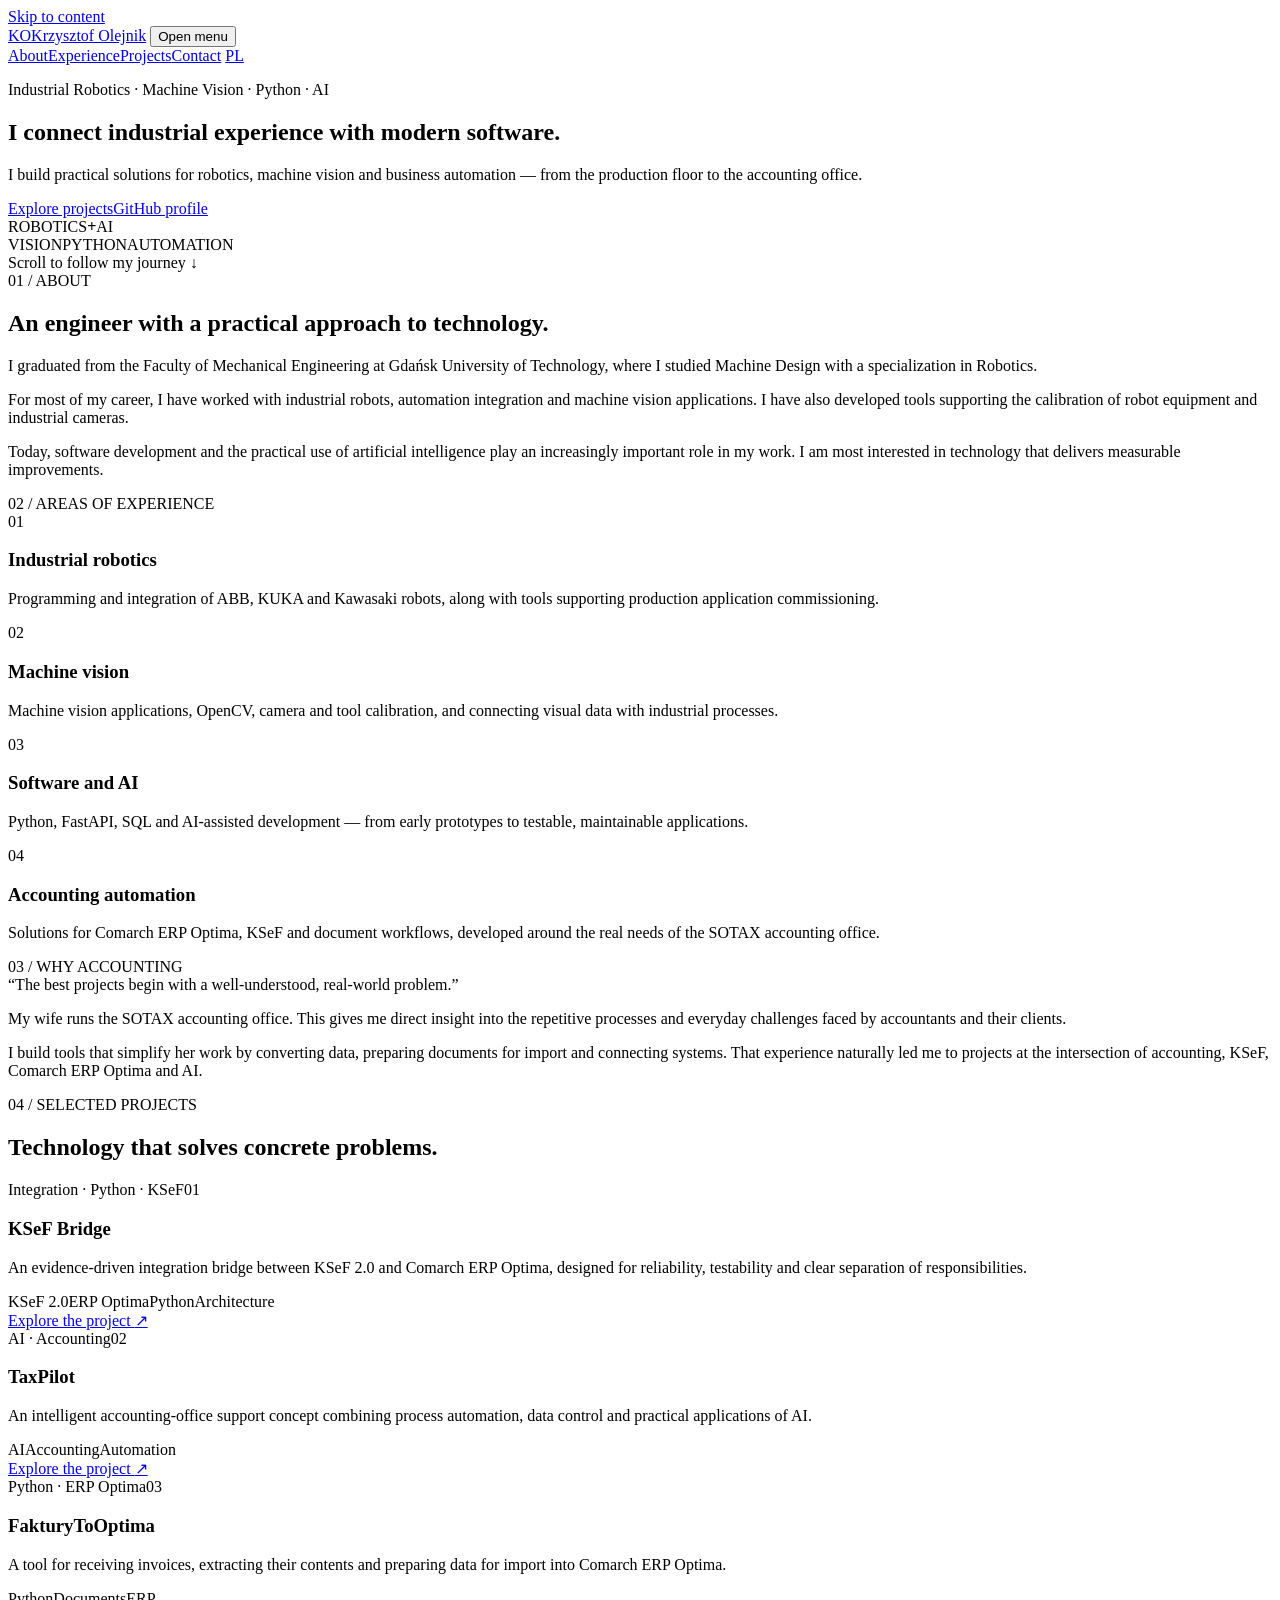
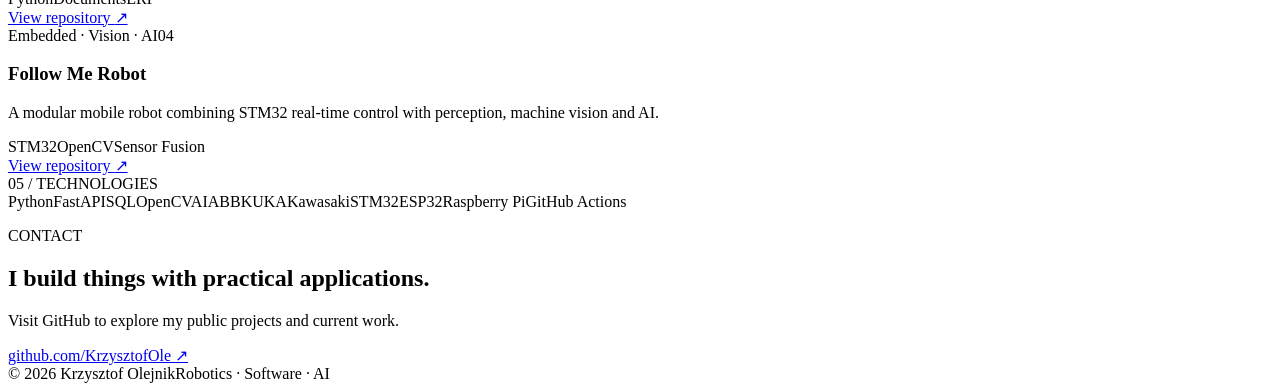
==== en/index.html @ e451ab8a "feat: add English homepage" ====
<!doctype html>
<html lang="en">
<head>
  <meta charset="utf-8">
  <meta name="viewport" content="width=device-width, initial-scale=1">
  <title>Krzysztof Olejnik — robotics, machine vision and AI</title>
  <meta name="description" content="Industrial robotics and machine vision engineer building practical Python, AI and accounting automation tools.">
  <meta name="theme-color" content="#0b1620">
  <meta property="og:title" content="Krzysztof Olejnik — intelligent automation">
  <meta property="og:description" content="Industrial experience. Practical software. Intelligent automation.">
  <meta property="og:type" content="website">
  <meta property="og:url" content="https://krzysztofole.github.io/en/">
  <link rel="canonical" href="https://krzysztofole.github.io/en/">
  <link rel="alternate" hreflang="pl" href="https://krzysztofole.github.io/">
  <link rel="alternate" hreflang="en" href="https://krzysztofole.github.io/en/">
  <link rel="icon" href="/favicon.svg" type="image/svg+xml">
  <link rel="stylesheet" href="/styles.css">
  <script src="/script.js" defer></script>
</head>
<body>
  <a class="skip-link" href="#main">Skip to content</a>
  <header class="site-header">
    <a class="brand" href="/en/" aria-label="Krzysztof Olejnik home page"><span class="brand-mark">KO</span><span>Krzysztof Olejnik</span></a>
    <button class="nav-toggle" type="button" aria-expanded="false" aria-controls="site-nav"><span></span><span></span><span></span><span class="sr-only">Open menu</span></button>
    <nav id="site-nav" class="site-nav" aria-label="Main navigation">
      <a href="#about">About</a><a href="#experience">Experience</a><a href="#projects">Projects</a><a href="#contact">Contact</a>
      <a class="lang-link" href="/" lang="pl" hreflang="pl">PL</a>
    </nav>
  </header>

  <main id="main">
    <section class="hero" aria-labelledby="hero-title">
      <div class="hero-grid">
        <div class="hero-copy reveal"><p class="eyebrow">Industrial Robotics · Machine Vision · Python · AI</p><h1 id="hero-title">I connect industrial experience with modern software.</h1><p class="hero-lead">I build practical solutions for robotics, machine vision and business automation — from the production floor to the accounting office.</p><div class="hero-actions"><a class="button primary" href="#projects">Explore projects</a><a class="button secondary" href="https://github.com/KrzysztofOle">GitHub profile</a></div></div>
        <div class="hero-visual reveal" aria-hidden="true"><div class="orbit orbit-one"></div><div class="orbit orbit-two"></div><div class="core"><span>ROBOTICS</span><strong>+</strong><span>AI</span></div><span class="signal signal-a">VISION</span><span class="signal signal-b">PYTHON</span><span class="signal signal-c">AUTOMATION</span></div>
      </div>
      <div class="scroll-cue">Scroll to follow my journey <span>↓</span></div>
    </section>

    <section id="about" class="section intro">
      <div class="section-label">01 / ABOUT</div>
      <div class="intro-grid"><h2 class="reveal">An engineer with a practical approach to technology.</h2><div class="prose reveal"><p>I graduated from the Faculty of Mechanical Engineering at Gdańsk University of Technology, where I studied Machine Design with a specialization in Robotics.</p><p>For most of my career, I have worked with industrial robots, automation integration and machine vision applications. I have also developed tools supporting the calibration of robot equipment and industrial cameras.</p><p>Today, software development and the practical use of artificial intelligence play an increasingly important role in my work. I am most interested in technology that delivers measurable improvements.</p></div></div>
    </section>

    <section id="experience" class="section dark-section">
      <div class="section-label">02 / AREAS OF EXPERIENCE</div>
      <div class="capability-grid">
        <article class="capability reveal"><span class="cap-number">01</span><h3>Industrial robotics</h3><p>Programming and integration of ABB, KUKA and Kawasaki robots, along with tools supporting production application commissioning.</p></article>
        <article class="capability reveal"><span class="cap-number">02</span><h3>Machine vision</h3><p>Machine vision applications, OpenCV, camera and tool calibration, and connecting visual data with industrial processes.</p></article>
        <article class="capability reveal"><span class="cap-number">03</span><h3>Software and AI</h3><p>Python, FastAPI, SQL and AI-assisted development — from early prototypes to testable, maintainable applications.</p></article>
        <article class="capability reveal"><span class="cap-number">04</span><h3>Accounting automation</h3><p>Solutions for Comarch ERP Optima, KSeF and document workflows, developed around the real needs of the SOTAX accounting office.</p></article>
      </div>
    </section>

    <section class="section story">
      <div class="section-label">03 / WHY ACCOUNTING</div>
      <div class="story-card reveal"><div class="story-quote">“The best projects begin with a well-understood, real-world problem.”</div><div class="story-text"><p>My wife runs the SOTAX accounting office. This gives me direct insight into the repetitive processes and everyday challenges faced by accountants and their clients.</p><p>I build tools that simplify her work by converting data, preparing documents for import and connecting systems. That experience naturally led me to projects at the intersection of accounting, KSeF, Comarch ERP Optima and AI.</p></div></div>
    </section>

    <section id="projects" class="section projects">
      <div class="section-heading"><div class="section-label">04 / SELECTED PROJECTS</div><h2 class="reveal">Technology that solves concrete problems.</h2></div>
      <div class="project-list">
        <article class="project featured reveal"><div class="project-meta"><span>Integration · Python · KSeF</span><span>01</span></div><h3>KSeF Bridge</h3><p>An evidence-driven integration bridge between KSeF 2.0 and Comarch ERP Optima, designed for reliability, testability and clear separation of responsibilities.</p><div class="tags"><span>KSeF 2.0</span><span>ERP Optima</span><span>Python</span><span>Architecture</span></div><a href="https://krzysztofole.github.io/KSeF_2-site/">Explore the project <span>↗</span></a></article>
        <article class="project reveal"><div class="project-meta"><span>AI · Accounting</span><span>02</span></div><h3>TaxPilot</h3><p>An intelligent accounting-office support concept combining process automation, data control and practical applications of AI.</p><div class="tags"><span>AI</span><span>Accounting</span><span>Automation</span></div><a href="https://krzysztofole.github.io/TaxPilot-site/en/">Explore the project <span>↗</span></a></article>
        <article class="project reveal"><div class="project-meta"><span>Python · ERP Optima</span><span>03</span></div><h3>FakturyToOptima</h3><p>A tool for receiving invoices, extracting their contents and preparing data for import into Comarch ERP Optima.</p><div class="tags"><span>Python</span><span>Documents</span><span>ERP</span></div><a href="https://github.com/KrzysztofOle/FakturyToOptima">View repository <span>↗</span></a></article>
        <article class="project reveal"><div class="project-meta"><span>Embedded · Vision · AI</span><span>04</span></div><h3>Follow Me Robot</h3><p>A modular mobile robot combining STM32 real-time control with perception, machine vision and AI.</p><div class="tags"><span>STM32</span><span>OpenCV</span><span>Sensor Fusion</span></div><a href="https://github.com/KrzysztofOle/follow-me-robot">View repository <span>↗</span></a></article>
      </div>
    </section>

    <section class="section toolkit"><div class="section-label">05 / TECHNOLOGIES</div><div class="toolkit-row reveal"><span>Python</span><span>FastAPI</span><span>SQL</span><span>OpenCV</span><span>AI</span><span>ABB</span><span>KUKA</span><span>Kawasaki</span><span>STM32</span><span>ESP32</span><span>Raspberry Pi</span><span>GitHub Actions</span></div></section>
    <section id="contact" class="section contact"><div class="contact-inner reveal"><p class="eyebrow">CONTACT</p><h2>I build things with practical applications.</h2><p>Visit GitHub to explore my public projects and current work.</p><a class="button primary" href="https://github.com/KrzysztofOle">github.com/KrzysztofOle <span>↗</span></a></div></section>
  </main>
  <footer><span>© <span data-year>2026</span> Krzysztof Olejnik</span><span>Robotics · Software · AI</span></footer>
</body>
</html>
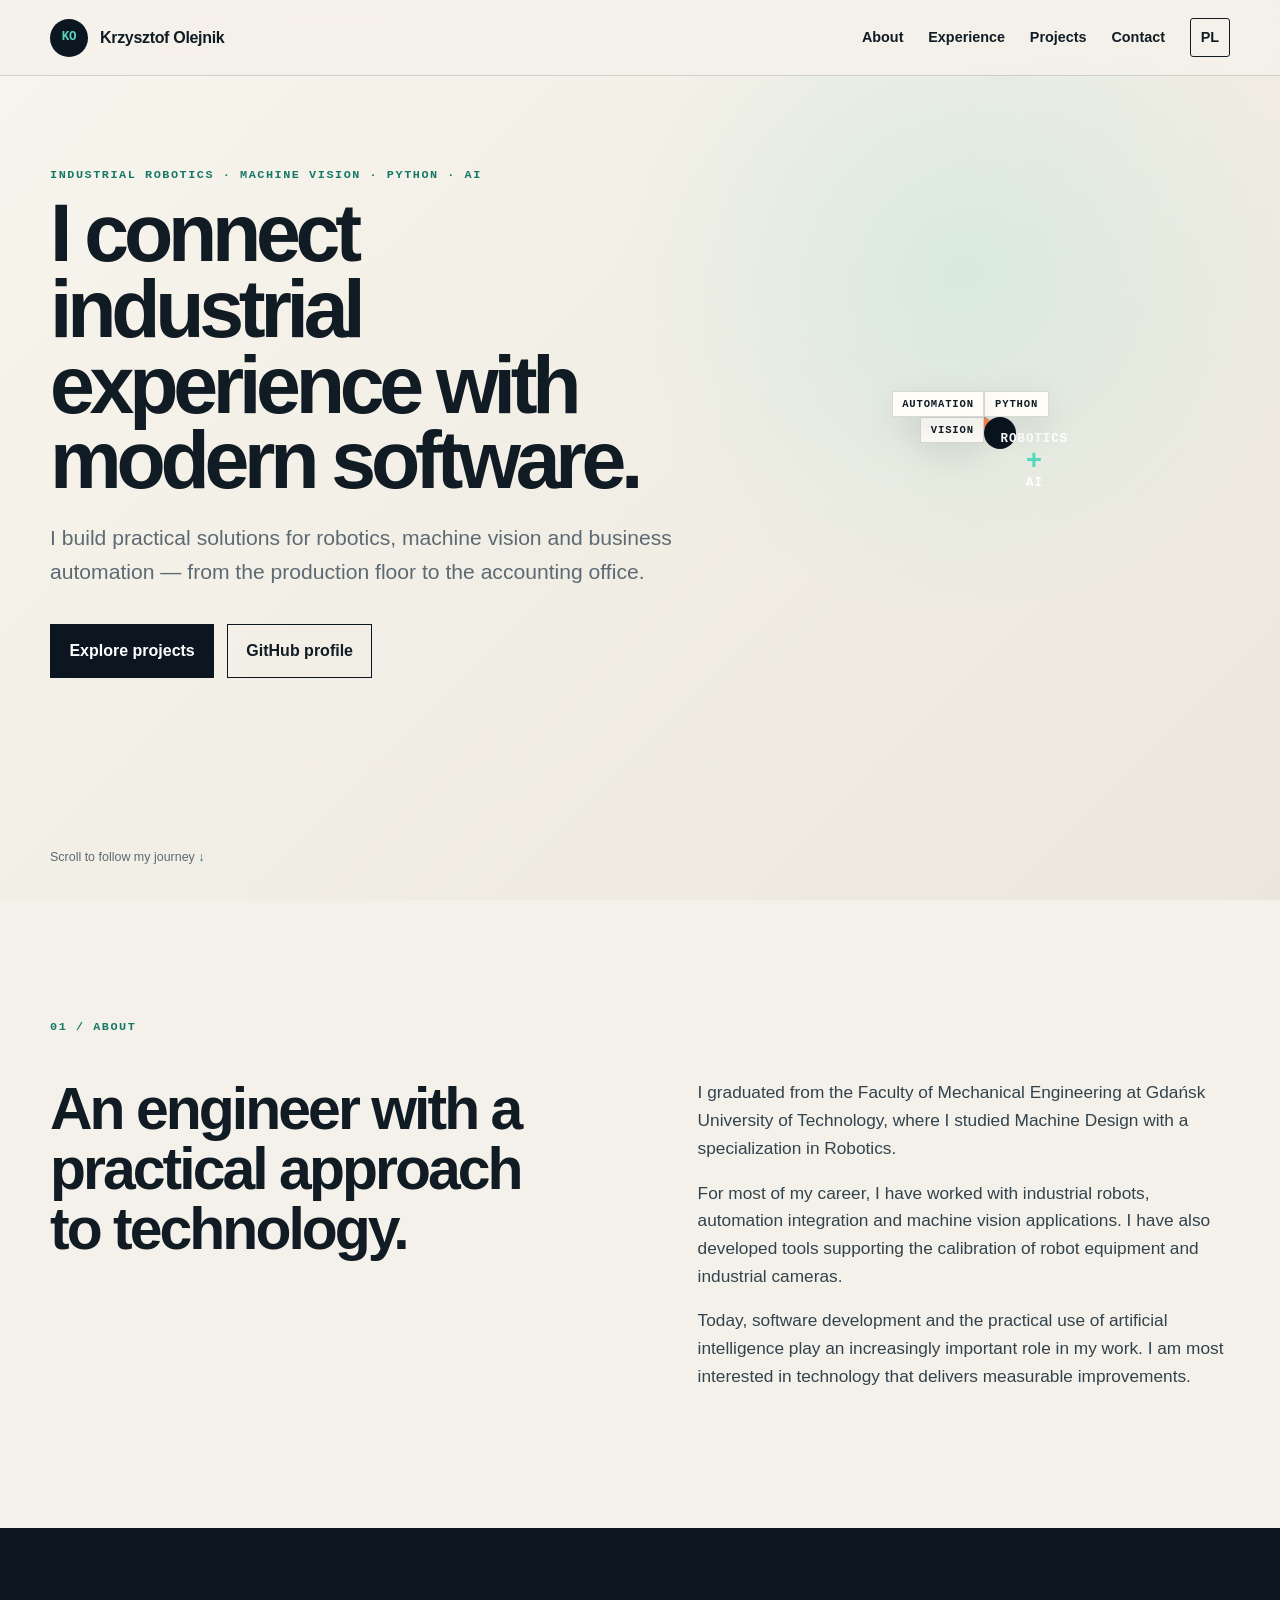
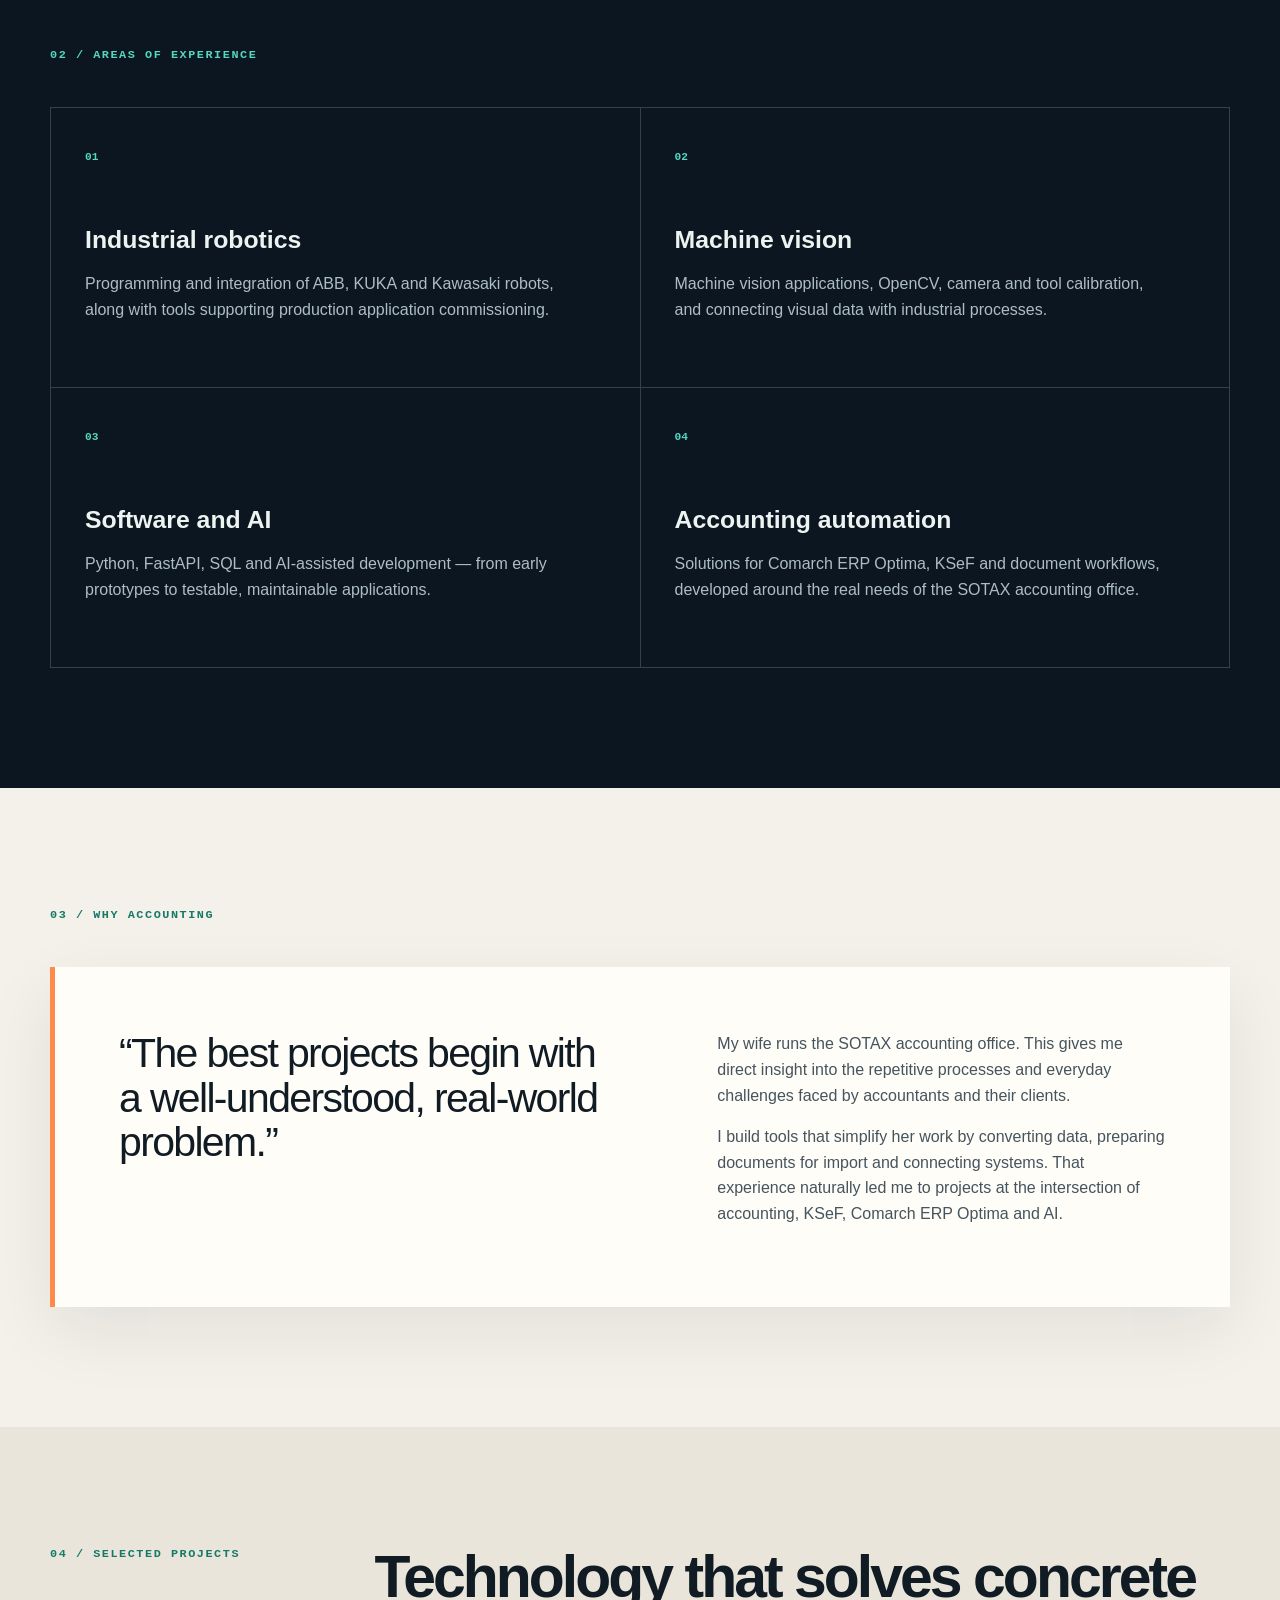
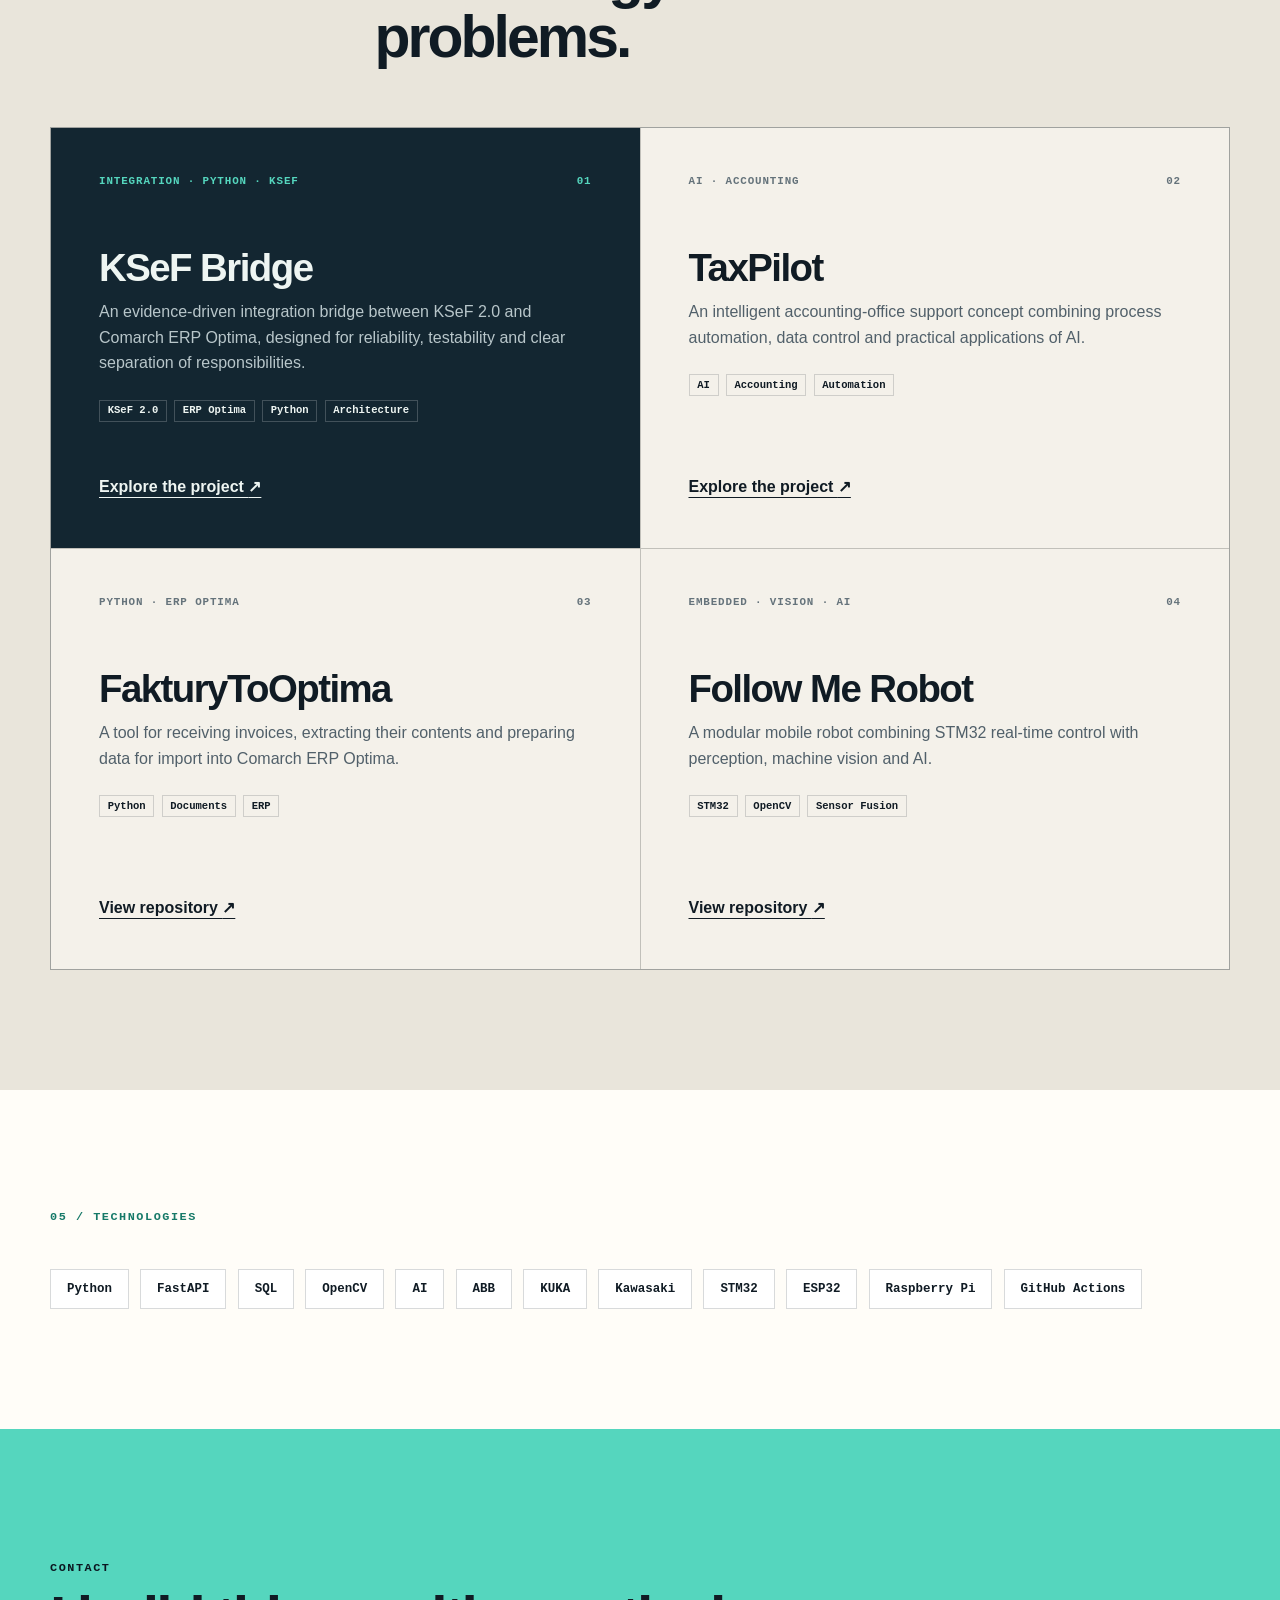
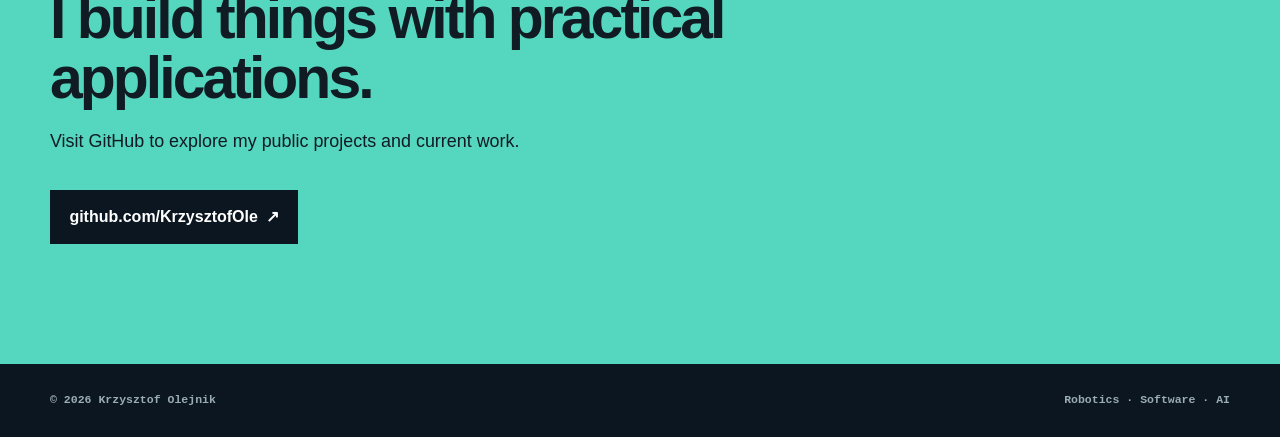
==== commit 82db1ae1: "feat: add English social sharing metadata" ====
--- a/en/index.html
+++ b/en/index.html
@@ -10,6 +10,12 @@
   <meta property="og:description" content="Industrial experience. Practical software. Intelligent automation.">
   <meta property="og:type" content="website">
   <meta property="og:url" content="https://krzysztofole.github.io/en/">
+  <meta property="og:image" content="https://krzysztofole.github.io/assets/social-preview.jpg">
+  <meta property="og:image:width" content="1200">
+  <meta property="og:image:height" content="630">
+  <meta property="og:image:alt" content="Industrial robot, machine vision camera and artificial intelligence visualization">
+  <meta name="twitter:card" content="summary_large_image">
+  <meta name="twitter:image" content="https://krzysztofole.github.io/assets/social-preview.jpg">
   <link rel="canonical" href="https://krzysztofole.github.io/en/">
   <link rel="alternate" hreflang="pl" href="https://krzysztofole.github.io/">
   <link rel="alternate" hreflang="en" href="https://krzysztofole.github.io/en/">
@@ -73,4 +79,3 @@
   <footer><span>© <span data-year>2026</span> Krzysztof Olejnik</span><span>Robotics · Software · AI</span></footer>
 </body>
 </html>
-
--- a/styles.css
+++ b/styles.css
@@ -0,0 +1,2 @@
+:root{--ink:#101b24;--muted:#5d6a73;--paper:#f4f1ea;--surface:#fffdf8;--night:#0b1620;--night-2:#132631;--cyan:#55d6be;--orange:#ff8a4c;--line:rgba(16,27,36,.16);--max:1180px;--header:76px}*{box-sizing:border-box}html{scroll-behavior:smooth}body{margin:0;background:var(--paper);color:var(--ink);font-family:Inter,ui-sans-serif,-apple-system,BlinkMacSystemFont,"Segoe UI",sans-serif;line-height:1.6}a{color:inherit}::selection{background:var(--cyan);color:var(--night)}.sr-only{position:absolute;width:1px;height:1px;padding:0;margin:-1px;overflow:hidden;clip:rect(0,0,0,0);white-space:nowrap;border:0}.skip-link{position:fixed;top:8px;left:8px;z-index:1000;padding:.65rem 1rem;background:#fff;transform:translateY(-150%)}.skip-link:focus{transform:none}.site-header{height:var(--header);position:fixed;inset:0 0 auto;z-index:100;display:flex;align-items:center;justify-content:space-between;padding:0 max(24px,calc((100vw - var(--max))/2));background:rgba(244,241,234,.9);border-bottom:1px solid var(--line);backdrop-filter:blur(14px)}.brand{display:flex;gap:.75rem;align-items:center;text-decoration:none;font-weight:720;letter-spacing:-.02em}.brand-mark{display:grid;place-items:center;width:38px;height:38px;background:var(--night);color:var(--cyan);font:700 .78rem/1 ui-monospace,SFMono-Regular,Menlo,monospace;border-radius:50%}.site-nav{display:flex;align-items:center;gap:1.55rem}.site-nav a{text-decoration:none;font-size:.9rem;font-weight:620}.site-nav a:not(.lang-link):hover{color:#187b6a}.lang-link{padding:.42rem .62rem;border:1px solid var(--ink);border-radius:3px}.nav-toggle{display:none;background:none;border:0;padding:.5rem}.nav-toggle>span:not(.sr-only){display:block;width:24px;height:2px;margin:5px;background:var(--ink)}.hero{min-height:100svh;padding:calc(var(--header) + 80px) max(24px,calc((100vw - var(--max))/2)) 32px;background:radial-gradient(circle at 75% 30%,rgba(85,214,190,.15),transparent 30%),linear-gradient(135deg,#f8f5ee,#ebe7dc);display:flex;flex-direction:column;justify-content:center;overflow:hidden}.hero-grid{display:grid;grid-template-columns:1.12fr .88fr;align-items:center;gap:5vw}.eyebrow,.section-label{font:700 .74rem/1.3 ui-monospace,SFMono-Regular,Menlo,monospace;letter-spacing:.13em;text-transform:uppercase}.eyebrow{color:#167968}.hero h1{max-width:820px;margin:.8rem 0 1.35rem;font-size:clamp(3rem,6.3vw,6.3rem);line-height:.94;letter-spacing:-.065em}.hero-lead{max-width:710px;margin:0;color:var(--muted);font-size:clamp(1.05rem,1.65vw,1.32rem)}.hero-actions{display:flex;gap:.8rem;margin-top:2.2rem;flex-wrap:wrap}.button{display:inline-flex;align-items:center;gap:.5rem;padding:.84rem 1.15rem;text-decoration:none;font-weight:700;border:1px solid var(--night);transition:.2s}.button.primary{background:var(--night);color:#fff}.button.primary:hover{background:#18303e;transform:translateY(-2px)}.button.secondary:hover{background:#fff}.hero-visual{position:relative;aspect-ratio:1;max-width:510px;margin:auto;border:1px solid rgba(16,27,36,.14);border-radius:50%;background:repeating-radial-gradient(circle,transparent 0 51px,rgba(16,27,36,.07) 52px 53px)}.orbit{position:absolute;border:1px solid rgba(16,27,36,.25);border-radius:50%}.orbit-one{inset:13%;animation:spin 20s linear infinite}.orbit-two{inset:27%;border-style:dashed;animation:spin 14s linear infinite reverse}.orbit:after{content:"";position:absolute;top:48%;left:-5px;width:10px;height:10px;background:var(--orange);border-radius:50%}.core{position:absolute;inset:36%;display:grid;place-items:center;padding:1rem;background:var(--night);color:#fff;border-radius:50%;font:700 clamp(.58rem,1vw,.78rem)/1.1 ui-monospace,SFMono-Regular,Menlo,monospace;letter-spacing:.08em}.core strong{color:var(--cyan);font-size:1.7rem}.signal{position:absolute;padding:.42rem .6rem;background:var(--surface);border:1px solid var(--line);box-shadow:0 10px 35px rgba(11,22,32,.1);font:700 .66rem/1 ui-monospace,SFMono-Regular,Menlo,monospace;letter-spacing:.08em}.signal-a{top:14%;right:3%}.signal-b{bottom:13%;left:4%}.signal-c{bottom:27%;right:-5%}.scroll-cue{margin-top:auto;padding-top:64px;color:var(--muted);font-size:.78rem}.scroll-cue span{color:#167968}.section{padding:120px max(24px,calc((100vw - var(--max))/2))}.section-label{margin-bottom:44px;color:#167968}.intro-grid{display:grid;grid-template-columns:1fr 1fr;gap:9vw}.intro h2,.section-heading h2,.contact h2{margin:0;font-size:clamp(2.3rem,4.6vw,4.6rem);line-height:1.02;letter-spacing:-.05em}.prose{font-size:1.08rem;color:#33434d}.prose p:first-child{margin-top:0}.dark-section{background:var(--night);color:#edf3f0}.dark-section .section-label{color:var(--cyan)}.capability-grid{display:grid;grid-template-columns:repeat(2,1fr);border-top:1px solid rgba(255,255,255,.18);border-left:1px solid rgba(255,255,255,.18)}.capability{min-height:280px;padding:34px;border-right:1px solid rgba(255,255,255,.18);border-bottom:1px solid rgba(255,255,255,.18)}.cap-number{color:var(--cyan);font:700 .7rem/1 ui-monospace,SFMono-Regular,Menlo,monospace}.capability h3{margin:52px 0 12px;font-size:1.55rem}.capability p{max-width:500px;margin:0;color:#aebdc3}.story-card{display:grid;grid-template-columns:1.05fr .95fr;gap:8vw;padding:clamp(30px,5vw,68px);background:var(--surface);border-left:5px solid var(--orange);box-shadow:0 24px 65px rgba(16,27,36,.08)}.story-quote{font-size:clamp(1.8rem,3.2vw,3.4rem);line-height:1.08;letter-spacing:-.04em}.story-text{color:#45545d}.story-text p:first-child{margin-top:0}.projects{background:#e9e5db}.section-heading{display:grid;grid-template-columns:.55fr 1.45fr;align-items:start;margin-bottom:60px}.section-heading .section-label{margin:0}.project-list{display:grid;grid-template-columns:repeat(2,1fr);gap:1px;background:rgba(16,27,36,.18);border:1px solid rgba(16,27,36,.18)}.project{min-height:420px;padding:clamp(28px,4vw,48px);background:var(--paper);display:flex;flex-direction:column}.project.featured{background:var(--night-2);color:#eef5f2}.project-meta{display:flex;justify-content:space-between;font:700 .68rem/1 ui-monospace,SFMono-Regular,Menlo,monospace;letter-spacing:.08em;color:#65737b;text-transform:uppercase}.featured .project-meta{color:var(--cyan)}.project h3{margin:62px 0 12px;font-size:clamp(2rem,3vw,3.2rem);line-height:1;letter-spacing:-.04em}.project p{margin:0 0 24px;color:#51606a}.featured p{color:#b8c6ca}.tags{display:flex;flex-wrap:wrap;gap:.45rem;margin-bottom:34px}.tags span{padding:.3rem .48rem;border:1px solid var(--line);font:650 .66rem/1 ui-monospace,SFMono-Regular,Menlo,monospace}.featured .tags span{border-color:rgba(255,255,255,.2)}.project>a{margin-top:auto;width:max-content;text-underline-offset:5px;font-weight:700}.toolkit{background:var(--surface)}.toolkit-row{display:flex;flex-wrap:wrap;gap:.7rem}.toolkit-row span{padding:.8rem 1rem;border:1px solid var(--line);font:700 .78rem/1 ui-monospace,SFMono-Regular,Menlo,monospace;background:#fff}.contact{background:var(--cyan)}.contact-inner{max-width:900px}.contact .eyebrow{color:var(--night)}.contact h2{margin-bottom:1.2rem}.contact p:not(.eyebrow){font-size:1.12rem}.contact .button{margin-top:1rem}footer{display:flex;justify-content:space-between;gap:20px;padding:28px max(24px,calc((100vw - var(--max))/2));background:var(--night);color:#9aacb4;font:600 .72rem/1.4 ui-monospace,SFMono-Regular,Menlo,monospace}.reveal{opacity:0;transform:translateY(20px);transition:opacity .65s ease,transform .65s ease}.reveal.visible{opacity:1;transform:none}@keyframes spin{to{transform:rotate(360deg)}}@media(max-width:820px){:root{--header:66px}.site-header{padding-inline:20px}.nav-toggle{display:block}.site-nav{position:absolute;top:100%;left:0;right:0;display:none;flex-direction:column;align-items:flex-start;padding:24px;background:var(--paper);border-bottom:1px solid var(--line)}.site-nav.open{display:flex}.hero{padding-top:calc(var(--header) + 55px)}.hero-grid,.intro-grid,.story-card,.section-heading{grid-template-columns:1fr}.hero-visual{width:min(82vw,410px);margin-top:42px}.scroll-cue{display:none}.section{padding-top:84px;padding-bottom:84px}.intro-grid{gap:34px}.capability-grid,.project-list{grid-template-columns:1fr}.section-heading{gap:26px}.project{min-height:380px}}@media(max-width:480px){.hero h1{font-size:2.75rem}.hero-actions{flex-direction:column}.button{justify-content:center}.hero-visual{width:90vw}.capability{padding:26px;min-height:245px}.story-card{padding:28px}.project{padding:27px;min-height:360px}.project h3{margin-top:45px}footer{flex-direction:column}}@media(prefers-reduced-motion:reduce){html{scroll-behavior:auto}*,*:before,*:after{animation-duration:.01ms!important;animation-iteration-count:1!important;transition-duration:.01ms!important}.reveal{opacity:1;transform:none}}
+
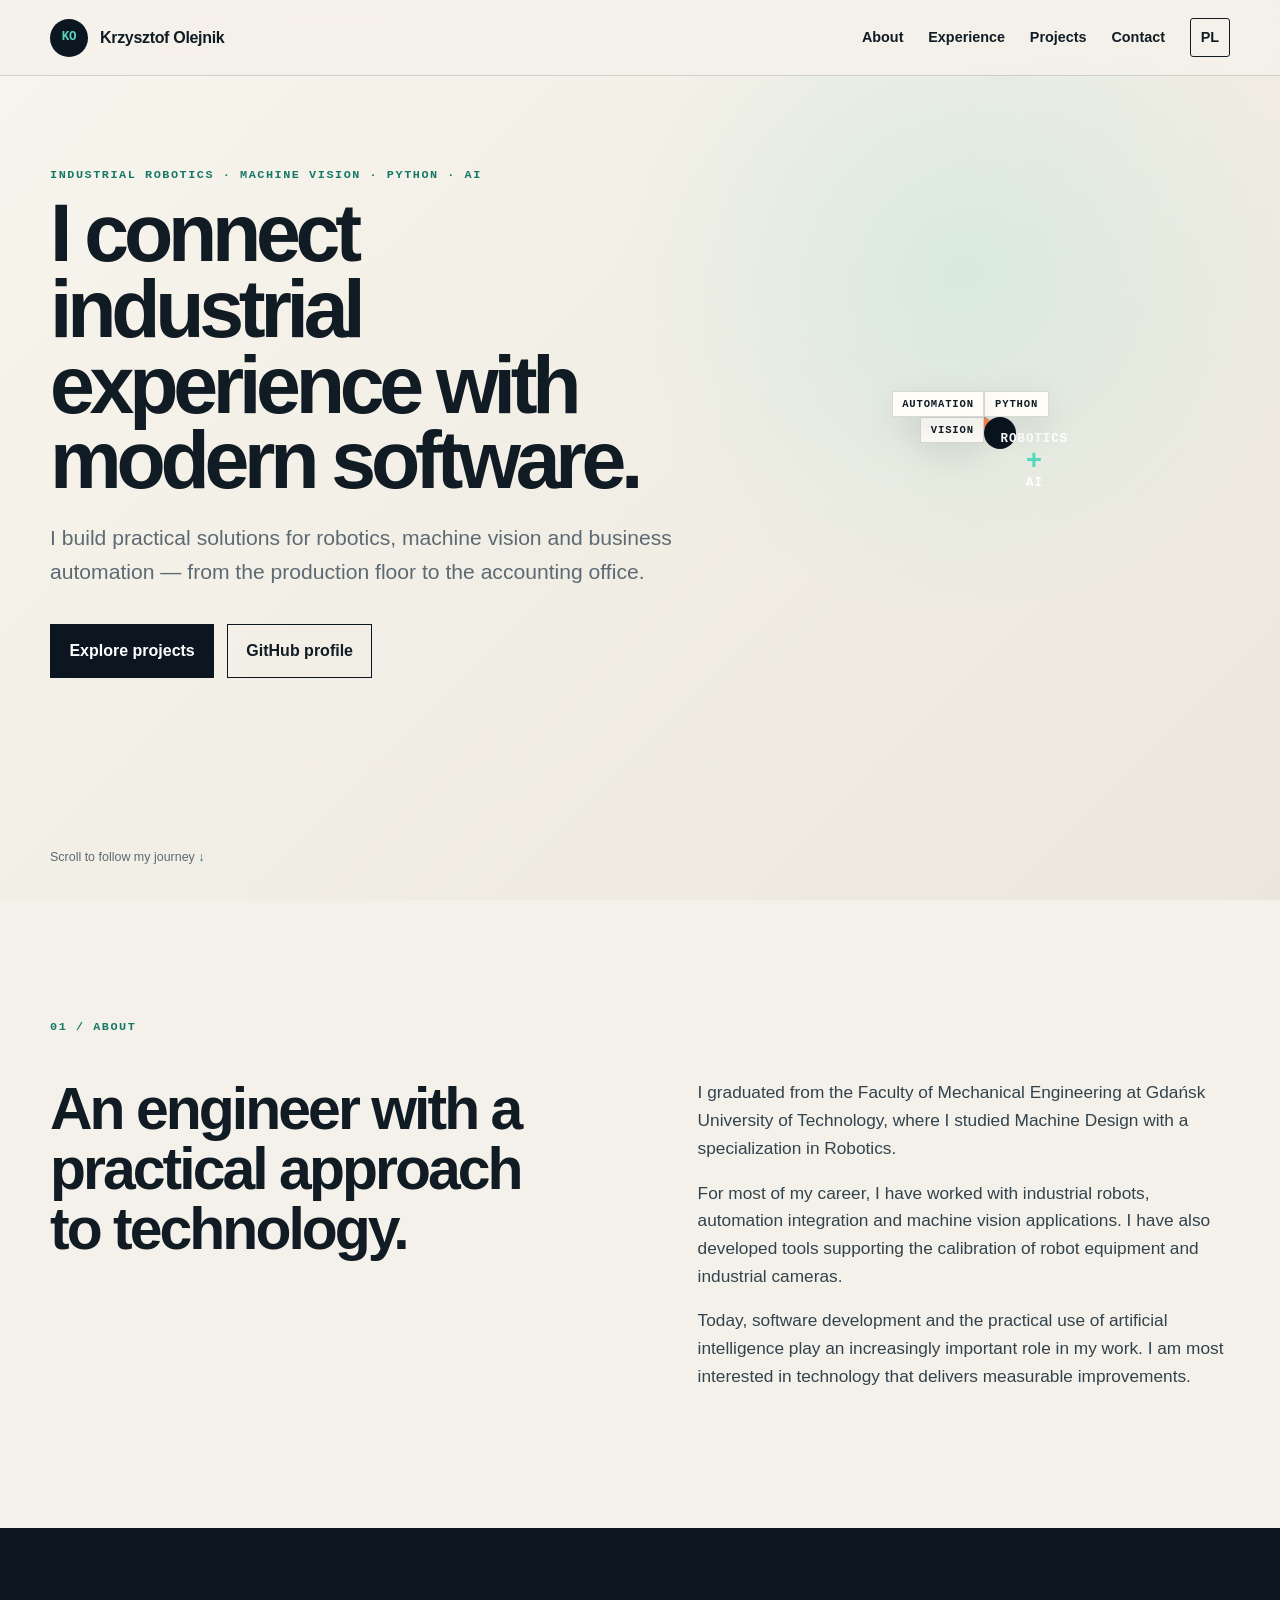
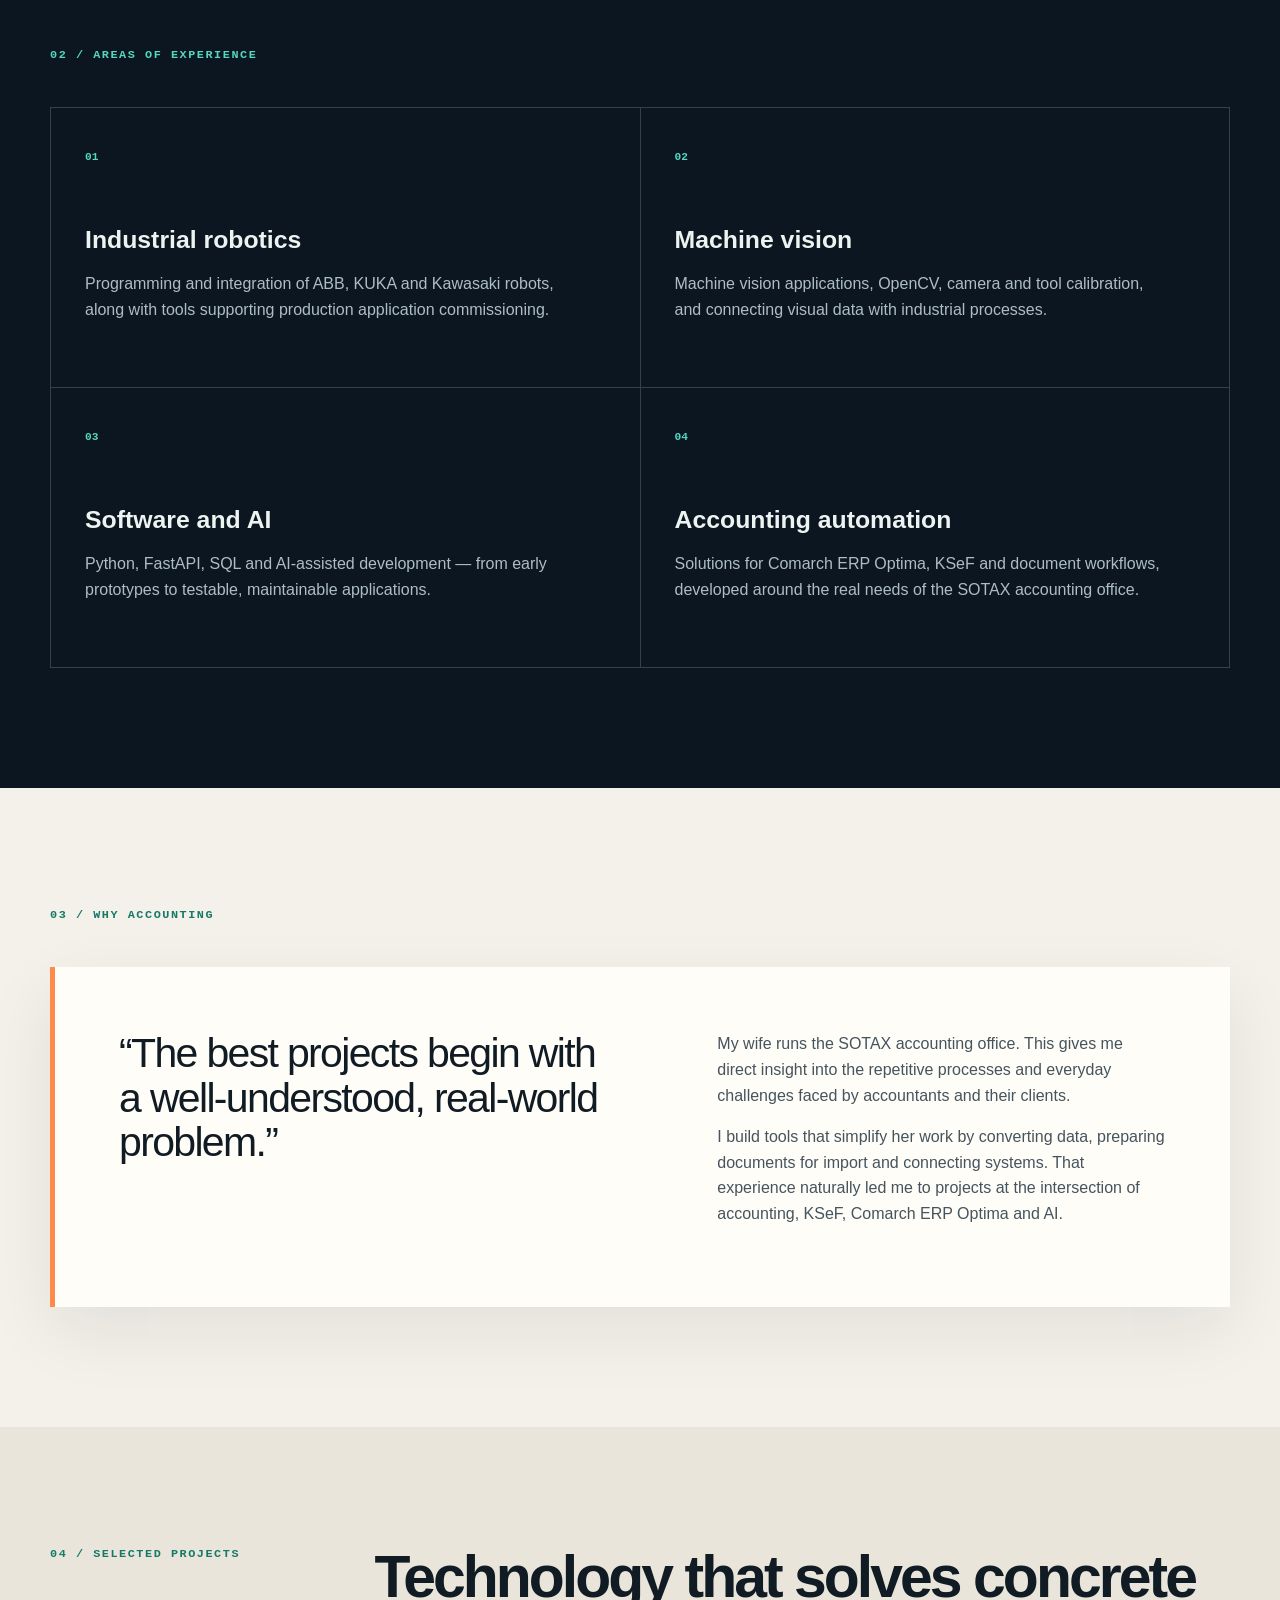
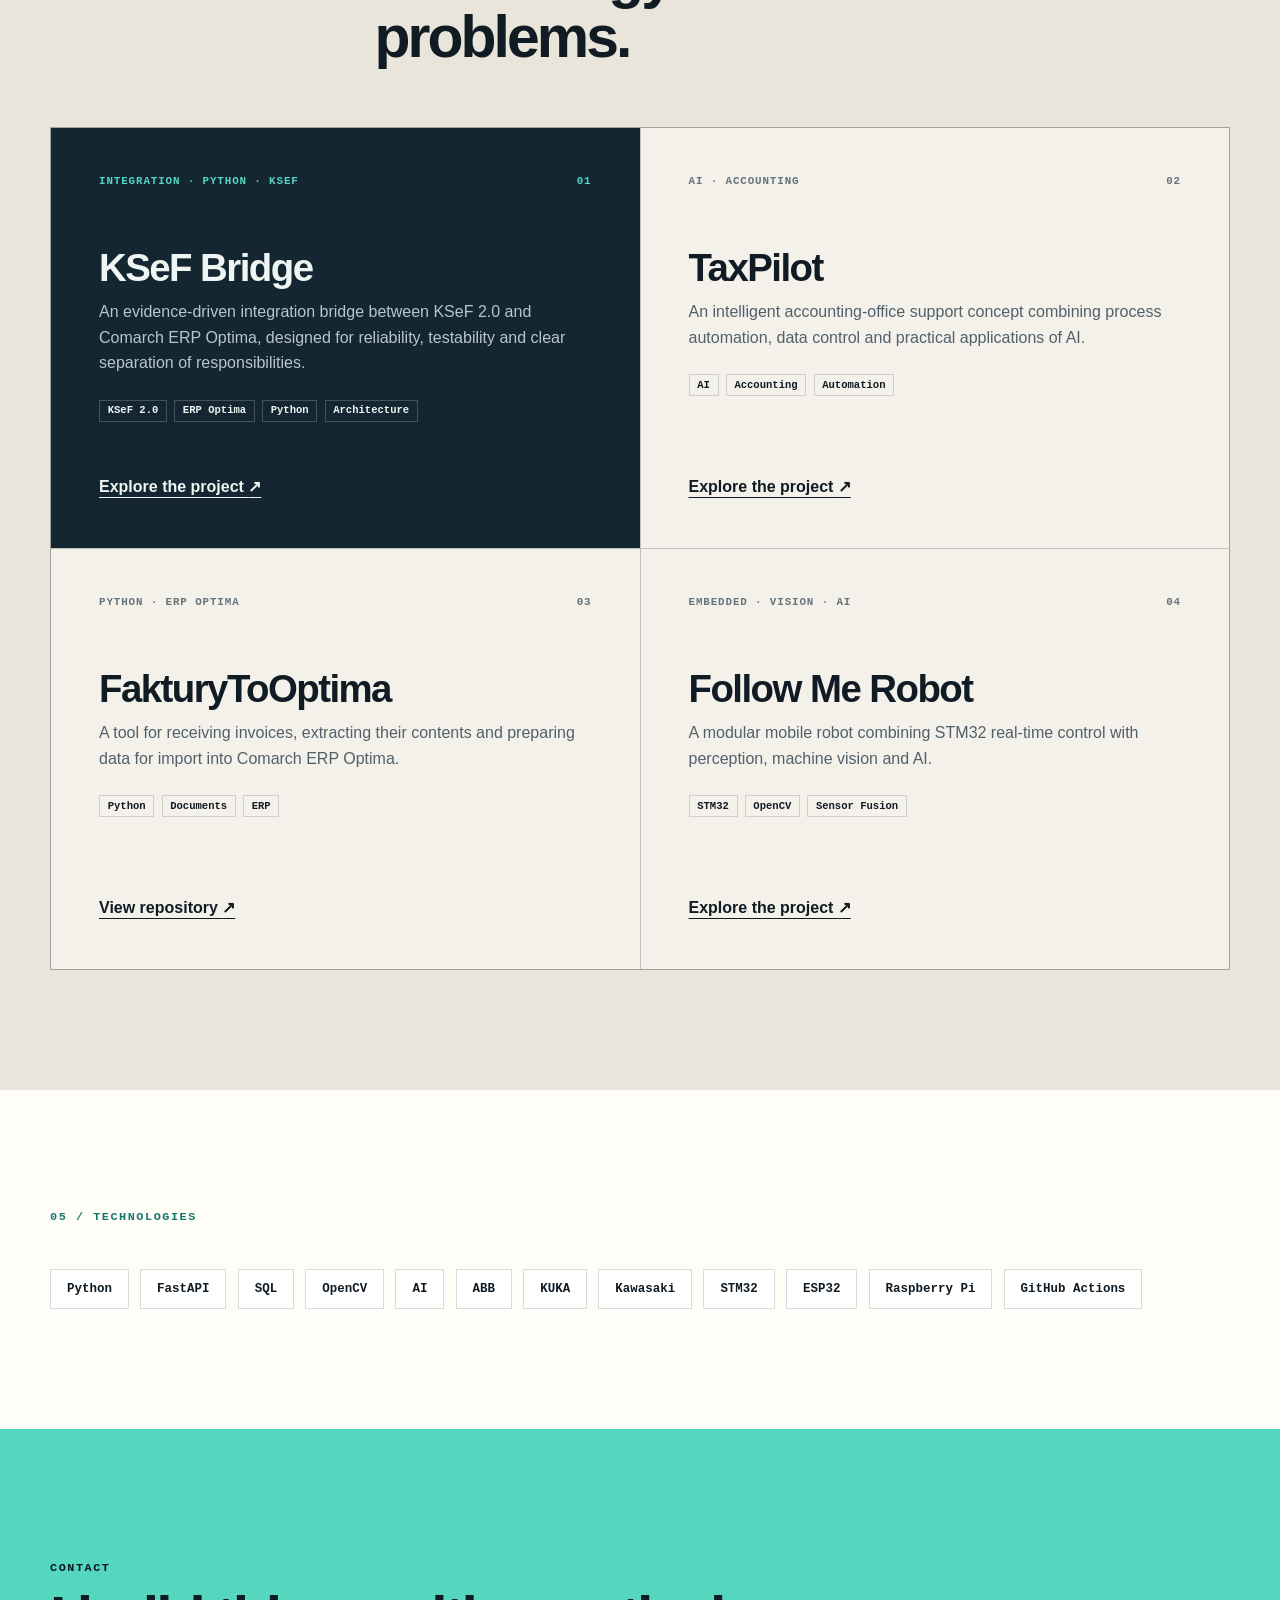
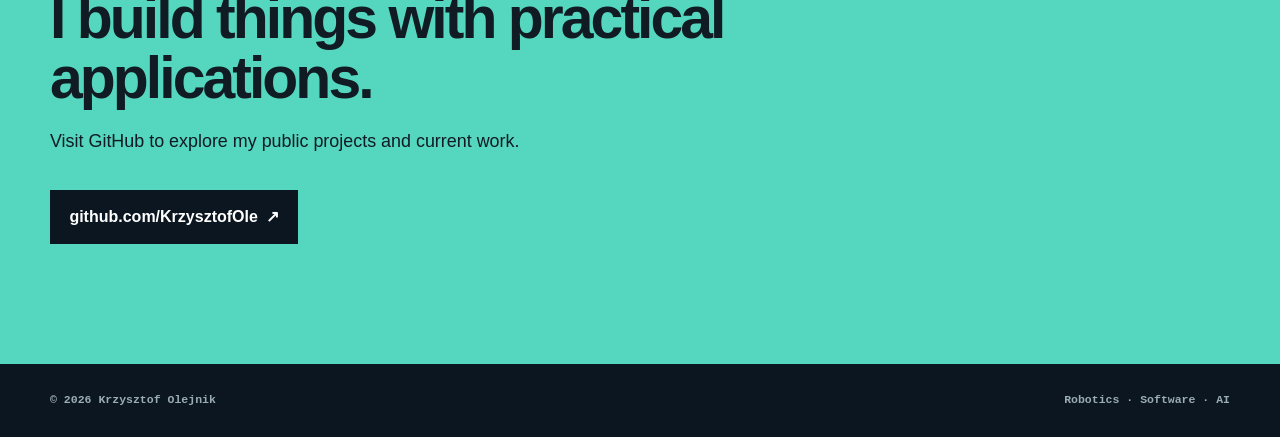
==== commit b76ec7e3: "feat: link Follow Me Robot project website" ====
--- a/en/index.html
+++ b/en/index.html
@@ -69,7 +69,7 @@
         <article class="project featured reveal"><div class="project-meta"><span>Integration · Python · KSeF</span><span>01</span></div><h3>KSeF Bridge</h3><p>An evidence-driven integration bridge between KSeF 2.0 and Comarch ERP Optima, designed for reliability, testability and clear separation of responsibilities.</p><div class="tags"><span>KSeF 2.0</span><span>ERP Optima</span><span>Python</span><span>Architecture</span></div><a href="https://krzysztofole.github.io/KSeF_2-site/">Explore the project <span>↗</span></a></article>
         <article class="project reveal"><div class="project-meta"><span>AI · Accounting</span><span>02</span></div><h3>TaxPilot</h3><p>An intelligent accounting-office support concept combining process automation, data control and practical applications of AI.</p><div class="tags"><span>AI</span><span>Accounting</span><span>Automation</span></div><a href="https://krzysztofole.github.io/TaxPilot-site/en/">Explore the project <span>↗</span></a></article>
         <article class="project reveal"><div class="project-meta"><span>Python · ERP Optima</span><span>03</span></div><h3>FakturyToOptima</h3><p>A tool for receiving invoices, extracting their contents and preparing data for import into Comarch ERP Optima.</p><div class="tags"><span>Python</span><span>Documents</span><span>ERP</span></div><a href="https://github.com/KrzysztofOle/FakturyToOptima">View repository <span>↗</span></a></article>
-        <article class="project reveal"><div class="project-meta"><span>Embedded · Vision · AI</span><span>04</span></div><h3>Follow Me Robot</h3><p>A modular mobile robot combining STM32 real-time control with perception, machine vision and AI.</p><div class="tags"><span>STM32</span><span>OpenCV</span><span>Sensor Fusion</span></div><a href="https://github.com/KrzysztofOle/follow-me-robot">View repository <span>↗</span></a></article>
+        <article class="project reveal"><div class="project-meta"><span>Embedded · Vision · AI</span><span>04</span></div><h3>Follow Me Robot</h3><p>A modular mobile robot combining STM32 real-time control with perception, machine vision and AI.</p><div class="tags"><span>STM32</span><span>OpenCV</span><span>Sensor Fusion</span></div><a href="https://krzysztofole.github.io/follow-me-robot/" aria-label="Follow Me Robot project website">Explore the project <span>↗</span></a></article>
       </div>
     </section>
 
